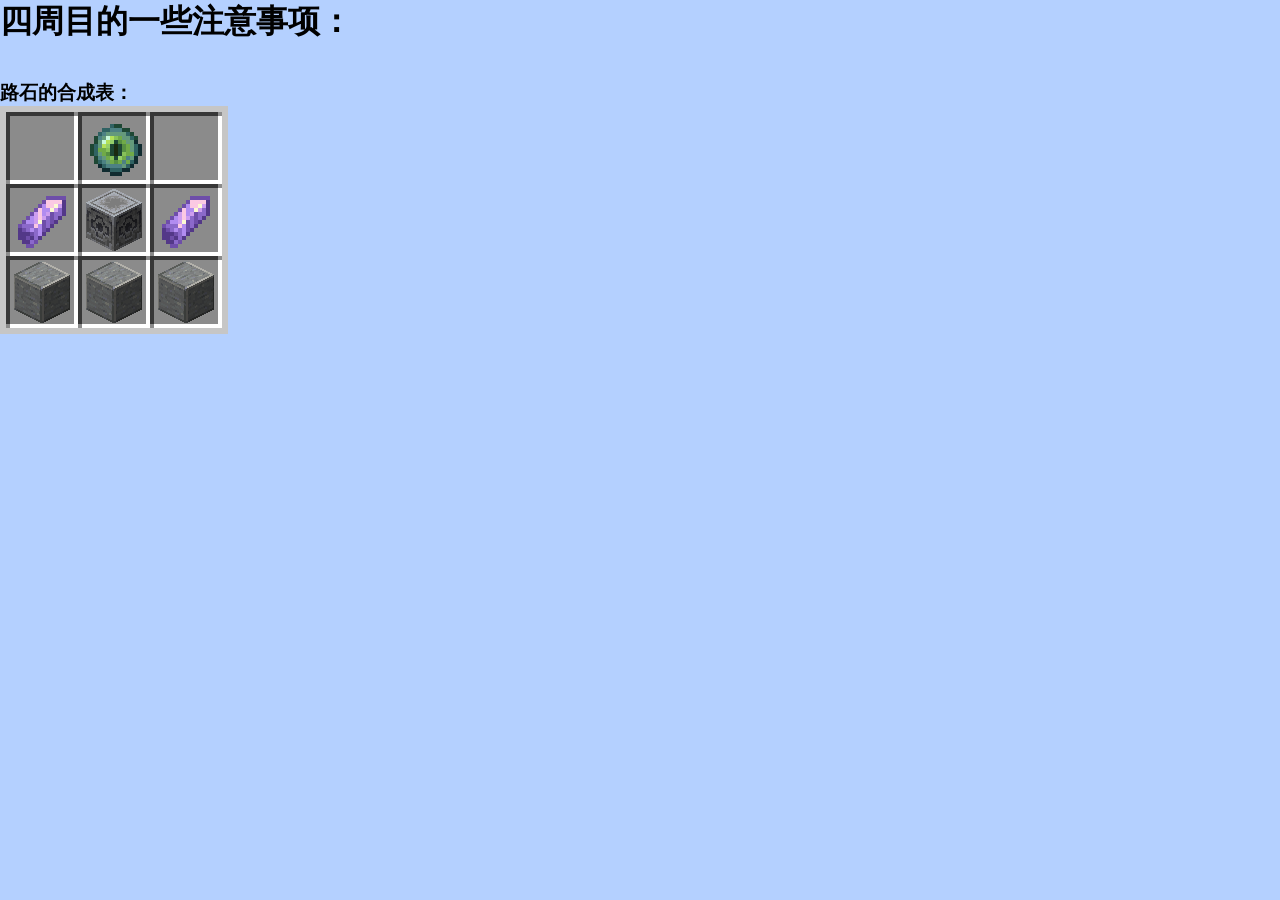
==== board.html @ 395809bd "feat: initialize the original website" ====
<!DOCTYPE html>
<html lang="en">
<head>
    <meta charset="UTF-8">
    <meta name="viewport" content="width=device-width, initial-scale=1.0">
    <title>Mohen's Server - 公益纯净生存服 丨 公告版</title>
    <meta name="description" content="这是一个纯净生存的和谐养老服，欢迎各位生存党玩家的入驻~">
    <meta name="keywords" content="我的世界服务器,Minecraft服务器,Minecraft">
    <link rel="stylesheet" type="text/css" href="static/css/nutscraft.css">
    <link rel="stylesheet" type="text/css" href="static/css/font.css">
    <link rel="stylesheet" type="text/css" href="static/css/viewer.min.css">
    <link rel="icon" href="static/image/minecraft.ico">
</head>

<body>
    <h1>四周目的一些注意事项：</h1>
    <br></br>
    <h3>路石的合成表：</h3>
    <img src="static/image/recipe_waystone.gif" />
</body>

</html>
---- static/css/nutscraft.css ----
* {
    margin: 0;
    padding: 0;
}

body {
    background-color: #b4d0ff;
}

a {
    color: black;
    transition: all 0.3s;
    text-decoration: none;
}

ul {
    list-style-type: none;
}

a:hover {
    color: rgb(0, 140, 255);
}

/* 渐出动画 */
/* 上方渐出 */
.OutTop {
    animation: OutTop 1s ease 0.3s 1 forwards;
    opacity: 0;
}

@keyframes OutTop {
    0% {
        opacity: 0;
        transform: translateY(-100px);
        -moz-transform: translateY(-100px);
        -ms-transform: translateY(-100px);
        -webkit-transform: translateY(-100px);
    }

    100% {
        opacity: 1;
        transform: translateY(0px);
        -moz-transform: translateY(0px);
        -ms-transform: translateY(0px);
        -webkit-transform: translateY(0px);
    }
}

/* 下方渐出 */
.OutBottom {
    opacity: 0;
    animation: OutBottom 1s ease 0.3s 1 forwards;
}

@keyframes OutBottom {
    0% {
        opacity: 0;
        transform: translateY(100px);
        -moz-transform: translateY(100px);
        -ms-transform: translateY(100px);
        -webkit-transform: translateY(100px);
    }

    100% {
        opacity: 1;
        transform: translateY(0px);
        -moz-transform: translateY(0px);
        -ms-transform: translateY(0px);
        -webkit-transform: translateY(0px);
    }
}

/* 左侧渐出 */
.OutLeft {
    animation: OutLeft 1s ease 0.3s 1 forwards;
    opacity: 0;
}

@keyframes OutLeft {
    0% {
        opacity: 0;
        transform: translateX(100px);
        -moz-transform: translateX(100px);
        -ms-transform: translateX(100px);
        -webkit-transform: translateX(100px);
    }

    100% {
        opacity: 1;
        transform: translateX(0px);
        -moz-transform: translateX(0px);
        -ms-transform: translateX(0px);
        -webkit-transform: translateX(0px);
    }
}

/* 右侧渐出 */
.OutRight {
    animation: OutRight 1s ease 0.3s 1 forwards;
    opacity: 0;
}

@keyframes OutRight {
    0% {
        opacity: 0;
        transform: translateX(-100px);
        -moz-transform: translateX(-100px);
        -ms-transform: translateX(-100px);
        -webkit-transform: translateX(-100px);
    }

    100% {
        opacity: 1;
        transform: translateX(0px);
        -moz-transform: translateX(0px);
        -ms-transform: translateX(0px);
        -webkit-transform: translateX(0px);
    }
}

/* 各区块 */

.Box1 {
    background: url(../image/bg1.png) no-repeat center center;
}

.Box2 {
    background: url(../image/bg2.png) no-repeat center center;
    margin-top: -400px;
}

.Box3 {
    background: url(../image/bg3.png) no-repeat center center;
    margin-top: -10px;
}

.Box4 {
    background: url(../image/bg4.png) no-repeat center center;
    margin-top: -10px;
}

.Box5 {
    background: url(../image/bg5.png) no-repeat center center;
}

.nutscraftBox {
    width: 100%;
    height: 1000px;
}

/* 首页标题 */

.Box1-title {
    background-image: linear-gradient(to left, rgba(255, 255, 255, .2), rgba(255, 255, 255, .2)), url(../image/oak_planks.png);
    width: 600px;
    height: auto;
    color: black;
    border-radius: 5px;
    text-align: center;
    text-shadow: 5px 5px 5px rgba(0, 0, 0, .5);
    box-shadow: 0 0 5px rgba(0, 0, 0, 0.8);
    position: absolute;
    top: 200px;
    left: 50%;
    margin-left: -300px;
    padding: 50px 0;
    animation: OutBottom 0.5s ease;
    transition: all 0.3s;
}

.Box1-title:hover {
    box-shadow: 0 0 20px rgba(0, 0, 0, 0.8);
    transform: scale(1.02);
}

.Box1-title1 {
    font-size: 3.5rem;
    margin: 0 0 20px;
    opacity: 0;
    animation: OutBottom 1s ease 0.5s 1 forwards;
}

.Box1-title2 {
    font-size: 1.8rem;
    opacity: 0;
    animation: OutBottom 1s ease 0.5s 1 forwards;
}

.Box1-title-Buttom {
    display: inline-block;
    width: 100px;
    height: 40px;
    border: 1px solid black;
    color: black;
    border-radius: 30px;
    text-align: center;
    line-height: 40px;
    margin: 40px auto 0;
    opacity: 0;
    animation: OutBottom 1s ease 1s 1 forwards;
}

.Box1-title-Buttom:hover {
    color: white;
    border: 1px solid white;
}

/* 锚点1 */
#anchor1 {
    position: relative;
    top: 260px;
}

/* 特色介绍 */
.Box2-nutscraft {
    width: 1050px;
    height: auto;
    margin: 0 auto;
    padding-top: 400px;
}

.Box2-nutscraft ul {
    display: inline-block;
}

.Box2-nutscraft ul li {
    display: block;
    float: left;
    width: 240px;
    height: 280px;
    background-color: rgba(255, 255, 255, 0.4);
    margin: 10px;
    padding: 60px 0 30px;
    border-radius: 10px;
    box-shadow: 0 0 5px rgba(0, 0, 0, .5);
    transition: all 0.3s;
    text-align: center;
}

.Box2-nutscraft ul li img {
    width: 80px;
    transition: all 0.3s;
}

.Box2-nutscraft ul li h2 {
    margin: 10px 0;
}

.Box2-nutscraft ul li p {
    text-align: left;
    width: 80%;
    margin: 0 auto;
}

.Box2-nutscraft ul li:hover {
    box-shadow: 0 0 20px rgba(0, 0, 0, .5);
    background-color: white;
}

.Box2-nutscraft ul li:hover img {
    transform: scale(1.1);
}

.Box2-More {
    display: block;
    width: 200px;
    height: 60px;
    background-color: rgba(255, 255, 255, 0.4);
    border-radius: 30px;
    color: black;
    text-align: center;
    line-height: 60px;
    margin: 30px auto 0;
    opacity: 0;
    animation: OutBottom 1s ease 0.5s 1 forwards;
}

.Box2-More:hover {
    color: black;
    box-shadow: 0 0 20px rgba(0, 0, 0, .5);
    background-color: white;
}

/* 锚点2 */
#anchor2 {
    position: relative;
    top: 200px;
}

/* 一些话 */
.Box3-talk {
    width: 800px;
    height: 400px;
    background-color: rgba(255, 255, 255, 0.4);
    border-radius: 20px;
    position: relative;
    top: 280px;
    left: 50%;
    margin-left: -400px;
    padding: 50px 0;
    box-shadow: 0 0 5px rgba(0, 0, 0, .5);
    transition: all 0.3s;
}

.Box3-talk-text {
    padding: 0 50px;
}

.Box3-talk h1 {
    border-bottom: 1px solid black;
    padding-bottom: 30px;
}

.Box3-talk h1::before {
    content: '';
    display: inline-block;
    width: 60px;
    height: 60px;
    background: url(../image/g.jpg) no-repeat;
    background-size: 100% 100%;
    border-radius: 50%;
    margin-right: 30px;
    vertical-align: middle;
    transition: all 0.3s;
}

.Box3-talk p {
    font-size: 1.2rem;
    margin: 20px 0;
}

.Box3-talk-text-end {
    text-align: center;
}

.Box3-talk:hover {
    box-shadow: 0 0 20px rgba(0, 0, 0, .5);
    background-color: white;
}

.Box3-More {
    display: block;
    width: 200px;
    height: 60px;
    background-color: rgba(255, 255, 255, 0.4);
    border-radius: 30px;
    color: black;
    text-align: center;
    line-height: 60px;
    position: relative;
    top: 310px;
    left: 50%;
    margin-left: -100px;
    opacity: 0;
    animation: OutBottom 1s ease 0.5s 1 forwards;
}

.Box3-More:hover {
    color: black;
    box-shadow: 0 0 20px rgba(0, 0, 0, .5);
    background-color: white;
}

/* 锚点3 */
#anchor3 {
    position: relative;
    top: 230px;
}

/* 风景展示 */
.Box4-Title {
    display: block;
    position: relative;
    top: 290px;
    text-align: center;
    color: black;
    font-size: 2rem;
    background-color: rgba(255, 255, 255, 0.6);
    padding: 20px;
    text-shadow: 0 0 10px rgba(0, 0, 0, 0.6);
}

.Box4 ul {
    width: 940px;
    position: relative;
    top: 240px;
    left: 50%;
    margin-left: -470px;
    margin-top: 80px;
}

.Box4 ul li {
    display: inline-block;
}

.Box4 ul li img {
    width: 260px;
    border: 5px solid white;
    margin: 20px;
    box-shadow: 0 0 5px rgba(0, 0, 0, 0.8);
    transition: all 0.3s;
    cursor: pointer;
}

.Box4 ul li img:hover {
    box-shadow: 0 0 20px rgba(0, 0, 0, 0.8);
    transform: scale(1.02);
}

.Box4-More {
    display: block;
    width: 200px;
    height: 60px;
    background-color: rgba(255, 255, 255, 0.4);
    border-radius: 30px;
    color: black;
    text-align: center;
    line-height: 60px;
    position: relative;
    top: 260px;
    left: 50%;
    margin-left: -100px;
    opacity: 0;
    animation: OutBottom 1s ease 0.5s 1 forwards;
}

.Box4-More:hover {
    color: black;
    box-shadow: 0 0 20px rgba(0, 0, 0, .5);
    background-color: white;
}

/* 锚点4 */
#anchor4 {
    position: relative;
    top: 100px;
}

/* 加入我们 */
.Box5-Join {
    width: 600px;
    height: auto;
    background: url(../image/map_background_checkerboard.png);
    background-size: 100% 100%;
    position: relative;
    top: 300px;
    left: 50%;
    margin-left: -300px;
    padding: 50px 0;
}

.Box5-Join-talk {
    margin-left: 70px;
}

.Box5-Join-talk a {
    text-decoration: underline;
}

.Box5-Join-talk h1, .Box5-Join-talk p {
    margin-bottom: 20px;
}

.Box5-Join-talk h1::before {
    content: '';
    display: inline-block;
    width: 40px;
    height: 40px;
    background-image: url(../image/bread.png);
    background-size: 100% 100%;
    vertical-align: middle;
    margin-right: 10px;
}

/* 页脚 */
.footer {
    position: relative;
    top: 100%;
    margin-top: -410px;
    width: 100%;
    height: 100px;
    background: url(../image/demo_background.png) no-repeat;
    background-size: 100% 100%;
    text-align: center;
    padding-top: 50px;
}

@media screen and (max-width: 1070px) {
    .Box1-title {
        width: 400px;
        margin-left: -200px;
        top: 150px;
    }

    .Box2-nutscraft {
        width: 500px;
        padding-top: 300px;
    }

    .Box2-nutscraft ul li {
        width: 230px;
        height: 200px;
        padding: 20px 0 30px;
    }

    .Box2-nutscraft ul li img {
        width: 40px;
    }

    .Box2-More {
        width: 150px;
    }

    .Box3-talk {
        width: 400px;
        top: 220px;
        height: auto;
        margin-left: -200px;
        padding-top: 10px 0 0;
    }

    .Box3-talk h1 {
        margin: 0;
        padding: 10px;
        font-size: 1.5rem;
    }

    .Box3-talk h1::before {
        margin-right: 10px;
    }

    .Box3-talk p {
        font-size: 1rem;
        margin: 20px 0;
    }

    .Box3-talk-text-end {
        font-size: 1rem;
    }

    .Box3-More {
        width: 150px;
        top: 240px;
        margin-left: -75px;
    }

    .Box4-Title {
        top: 230px;
    }

    .Box4 ul {
        width: 500px;
        top: 170px;
        margin-left: -250px;
    }

    .Box4 ul li img {
        width: 190px;
    }

    .Box4-More {
        top: 170px;
        width: 150px;
        margin-left: -75px;
    }

    .Box5-Join {
        width: 400px;
        margin-left: -200px;
    }
}

@media screen and (max-width: 512px) {
    .Box1-title {
        width: 300px;
        margin-left: -150px;
    }

    .Box1-title1 {
        font-size: 2.5rem;
    }

    .Box1-title2 {
        font-size: 1.5rem;
    }

    .Box2-nutscraft {
        width: 80%;
        padding-top: 300px;
    }

    .Box2-nutscraft ul li {
        width: 100%;
        height: auto;
        padding: 10px 0;
        margin: 5px;
    }

    .Box2-nutscraft ul li h2 {
        margin: 0;
        font-size: 1rem;
    }

    .Box2-nutscraft ul li img {
        width: 30px;
    }

    .Box2-More {
        width: 100px;
        margin: 0 auto;
    }

    .Box3-talk {
        width: 300px;
        top: 220px;
        height: auto;
        margin-left: -150px;
        padding-top: 20px;
    }

    .Box3-talk-text {
        padding: 0 10px;
    }

    .Box3-talk h1 {
        margin: 0;
        padding: 10px;
        font-size: 1rem;
    }

    .Box3-talk h1::before {
        margin-right: 10px;
    }

    .Box3-talk p {
        font-size: 1rem;
        margin: 20px 0;
    }

    .Box3-talk-text-end {
        font-size: 1rem;
    }

    .Box3-More {
        width: 100px;
        top: 240px;
        margin-left: -50px;
    }

    .Box4-Title {
        top: 230px;
        font-size: 1.5rem;
        padding: 10px;
    }

    .Box4 ul {
        width: 300px;
        top: 200px;
        margin-left: -150px;
    }

    .Box4 ul li img {
        width: 130px;
        border: 2px solid white;
        margin: 5px;
    }

    .Box4-More {
        top: 240px;
        width: 150px;
        margin-left: -75px;
    }

    .Box5-Join {
        width: 300px;
        margin-left: -150px;
        padding: 70px 0;
    }

    .Box5-Join-talk {
        margin-left: 30px;
    }
}
---- static/css/font.css ----
.Box1-title1 {
    font-family: 'Volter (Goldfish)';
}

@font-face {
    font-family: 'Volter (Goldfish)';
    src: url([data-uri]) format('woff2'),
        url([data-uri]) format('woff');
    font-weight: normal;
    font-style: normal;
    font-display: swap;
}
---- static/css/viewer.min.css ----
/*!
 * Viewer v1.1.0
 * https://fengyuanchen.github.io/viewer
 *
 * Copyright 2015-present Chen Fengyuan
 * Released under the MIT license
 *
 * Date: 2019-12-14T11:48:37.240Z
 */.viewer-close:before,.viewer-flip-horizontal:before,.viewer-flip-vertical:before,.viewer-fullscreen-exit:before,.viewer-fullscreen:before,.viewer-next:before,.viewer-one-to-one:before,.viewer-play:before,.viewer-prev:before,.viewer-reset:before,.viewer-rotate-left:before,.viewer-rotate-right:before,.viewer-zoom-in:before,.viewer-zoom-out:before{background-image:url("[data-uri]");background-repeat:no-repeat;background-size:280px;color:transparent;display:block;font-size:0;height:20px;line-height:0;width:20px}.viewer-zoom-in:before{background-position:0 0;content:"Zoom In"}.viewer-zoom-out:before{background-position:-20px 0;content:"Zoom Out"}.viewer-one-to-one:before{background-position:-40px 0;content:"One to One"}.viewer-reset:before{background-position:-60px 0;content:"Reset"}.viewer-prev:before{background-position:-80px 0;content:"Previous"}.viewer-play:before{background-position:-100px 0;content:"Play"}.viewer-next:before{background-position:-120px 0;content:"Next"}.viewer-rotate-left:before{background-position:-140px 0;content:"Rotate Left"}.viewer-rotate-right:before{background-position:-160px 0;content:"Rotate Right"}.viewer-flip-horizontal:before{background-position:-180px 0;content:"Flip Horizontal"}.viewer-flip-vertical:before{background-position:-200px 0;content:"Flip Vertical"}.viewer-fullscreen:before{background-position:-220px 0;content:"Enter Full Screen"}.viewer-fullscreen-exit:before{background-position:-240px 0;content:"Exit Full Screen"}.viewer-close:before{background-position:-260px 0;content:"Close"}.viewer-container{bottom:0;direction:ltr;font-size:0;left:0;line-height:0;overflow:hidden;position:absolute;right:0;-webkit-tap-highlight-color:transparent;top:0;-ms-touch-action:none;touch-action:none;-webkit-touch-callout:none;-webkit-user-select:none;-moz-user-select:none;-ms-user-select:none;user-select:none}.viewer-container::-moz-selection,.viewer-container ::-moz-selection{background-color:transparent}.viewer-container::selection,.viewer-container ::selection{background-color:transparent}.viewer-container img{display:block;height:auto;max-height:none!important;max-width:none!important;min-height:0!important;min-width:0!important;width:100%}.viewer-canvas{bottom:0;left:0;overflow:hidden;position:absolute;right:0;top:0}.viewer-canvas>img{height:auto;margin:15px auto;max-width:90%!important;width:auto}.viewer-footer{bottom:0;left:0;overflow:hidden;position:absolute;right:0;text-align:center}.viewer-navbar{background-color:rgba(0,0,0,.5);overflow:hidden}.viewer-list{-webkit-box-sizing:content-box;box-sizing:content-box;height:50px;margin:0;overflow:hidden;padding:1px 0}.viewer-list>li{color:transparent;cursor:pointer;float:left;font-size:0;height:50px;line-height:0;opacity:.5;overflow:hidden;-webkit-transition:opacity .15s;transition:opacity .15s;width:30px}.viewer-list>li:hover{opacity:.75}.viewer-list>li+li{margin-left:1px}.viewer-list>.viewer-loading{position:relative}.viewer-list>.viewer-loading:after{border-width:2px;height:20px;margin-left:-10px;margin-top:-10px;width:20px}.viewer-list>.viewer-active,.viewer-list>.viewer-active:hover{opacity:1}.viewer-player{background-color:#000;bottom:0;cursor:none;display:none;right:0}.viewer-player,.viewer-player>img{left:0;position:absolute;top:0}.viewer-toolbar>ul{display:inline-block;margin:0 auto 5px;overflow:hidden;padding:3px 0}.viewer-toolbar>ul>li{background-color:rgba(0,0,0,.5);border-radius:50%;cursor:pointer;float:left;height:24px;overflow:hidden;-webkit-transition:background-color .15s;transition:background-color .15s;width:24px}.viewer-toolbar>ul>li:hover{background-color:rgba(0,0,0,.8)}.viewer-toolbar>ul>li:before{margin:2px}.viewer-toolbar>ul>li+li{margin-left:1px}.viewer-toolbar>ul>.viewer-small{height:18px;margin-bottom:3px;margin-top:3px;width:18px}.viewer-toolbar>ul>.viewer-small:before{margin:-1px}.viewer-toolbar>ul>.viewer-large{height:30px;margin-bottom:-3px;margin-top:-3px;width:30px}.viewer-toolbar>ul>.viewer-large:before{margin:5px}.viewer-tooltip{background-color:rgba(0,0,0,.8);border-radius:10px;color:#fff;display:none;font-size:12px;height:20px;left:50%;line-height:20px;margin-left:-25px;margin-top:-10px;position:absolute;text-align:center;top:50%;width:50px}.viewer-title{color:#ccc;display:inline-block;font-size:12px;line-height:1;margin:0 5% 5px;max-width:90%;opacity:.8;overflow:hidden;text-overflow:ellipsis;-webkit-transition:opacity .15s;transition:opacity .15s;white-space:nowrap}.viewer-title:hover{opacity:1}.viewer-button{background-color:rgba(0,0,0,.5);border-radius:50%;cursor:pointer;height:80px;overflow:hidden;position:absolute;right:-40px;top:-40px;-webkit-transition:background-color .15s;transition:background-color .15s;width:80px}.viewer-button:focus,.viewer-button:hover{background-color:rgba(0,0,0,.8)}.viewer-button:before{bottom:15px;left:15px;position:absolute}.viewer-fixed{position:fixed}.viewer-open{overflow:hidden}.viewer-show{display:block}.viewer-hide{display:none}.viewer-backdrop{background-color:rgba(0,0,0,.5)}.viewer-invisible{visibility:hidden}.viewer-move{cursor:move;cursor:-webkit-grab;cursor:grab}.viewer-fade{opacity:0}.viewer-in{opacity:1}.viewer-transition{-webkit-transition:all .3s;transition:all .3s}@-webkit-keyframes viewer-spinner{0%{-webkit-transform:rotate(0deg);transform:rotate(0deg)}to{-webkit-transform:rotate(1turn);transform:rotate(1turn)}}@keyframes viewer-spinner{0%{-webkit-transform:rotate(0deg);transform:rotate(0deg)}to{-webkit-transform:rotate(1turn);transform:rotate(1turn)}}.viewer-loading:after{-webkit-animation:viewer-spinner 1s linear infinite;animation:viewer-spinner 1s linear infinite;border:4px solid hsla(0,0%,100%,.1);border-left-color:hsla(0,0%,100%,.5);border-radius:50%;content:"";display:inline-block;height:40px;left:50%;margin-left:-20px;margin-top:-20px;position:absolute;top:50%;width:40px;z-index:1}@media (max-width:767px){.viewer-hide-xs-down{display:none}}@media (max-width:991px){.viewer-hide-sm-down{display:none}}@media (max-width:1199px){.viewer-hide-md-down{display:none}}
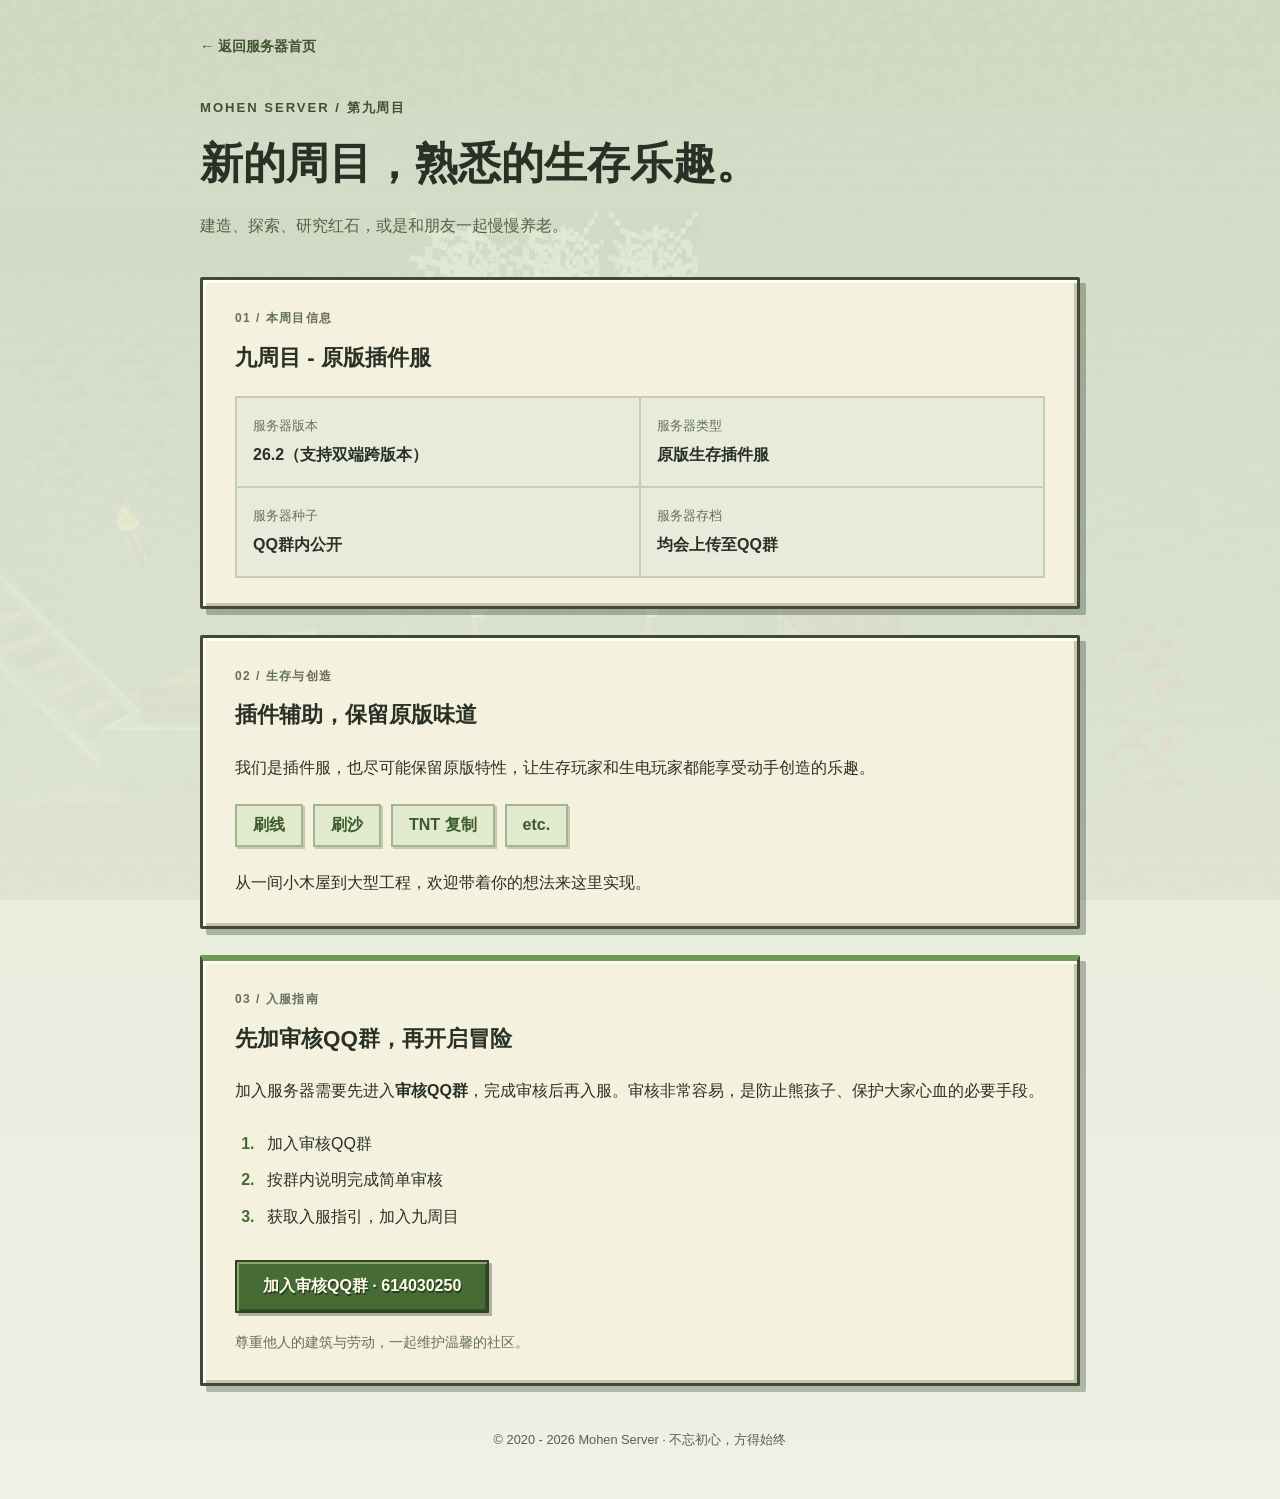
==== commit 25d7022b: "chore: change website style and content" ====
--- a/board.html
+++ b/board.html
@@ -1,22 +1,48 @@
 <!DOCTYPE html>
-<html lang="en">
+<html lang="zh-CN">
 <head>
     <meta charset="UTF-8">
     <meta name="viewport" content="width=device-width, initial-scale=1.0">
-    <title>Mohen's Server - 公益纯净生存服 丨 公告版</title>
-    <meta name="description" content="这是一个纯净生存的和谐养老服，欢迎各位生存党玩家的入驻~">
-    <meta name="keywords" content="我的世界服务器,Minecraft服务器,Minecraft">
-    <link rel="stylesheet" type="text/css" href="static/css/nutscraft.css">
-    <link rel="stylesheet" type="text/css" href="static/css/font.css">
-    <link rel="stylesheet" type="text/css" href="static/css/viewer.min.css">
+    <title>九周目公告板 - Mohen Server</title>
+    <meta name="description" content="Mohen Server 九周目入服指南：26.2 公益生存插件服，Java 跨版本与基岩版支持，原版特性与QQ群审核说明。">
+    <link rel="stylesheet" href="static/css/nutscraft.css">
     <link rel="icon" href="static/image/minecraft.ico">
 </head>
-
-<body>
-    <h1>四周目的一些注意事项：</h1>
-    <br></br>
-    <h3>路石的合成表：</h3>
-    <img src="static/image/recipe_waystone.gif" />
+<body class="board-page">
+    <main class="board-shell">
+        <a class="back-link" href="index.html">← 返回服务器首页</a>
+        <header class="board-header">
+            <p class="season-label">MOHEN SERVER / 第九周目</p>
+            <h1>新的周目，熟悉的生存乐趣。</h1>
+            <p>建造、探索、研究红石，或是和朋友一起慢慢养老。</p>
+        </header>
+        <section class="notice-panel" aria-labelledby="season-title">
+            <p class="panel-label">01 / 本周目信息</p>
+            <h2 id="season-title">九周目 - 原版插件服</h2>
+            <dl class="server-facts">
+                <div><dt>服务器版本</dt><dd>26.2（支持双端跨版本）</dd></div>
+                <div><dt>服务器类型</dt><dd>原版生存插件服</dd></div>
+                <div><dt>服务器种子</dt><dd>QQ群内公开</dd></div>
+                <div><dt>服务器存档</dt><dd>均会上传至QQ群</dd></div>
+            </dl>
+        </section>
+        <section class="notice-panel" aria-labelledby="vanilla-title">
+            <p class="panel-label">02 / 生存与创造</p>
+            <h2 id="vanilla-title">插件辅助，保留原版味道</h2>
+            <p>我们是插件服，也尽可能保留原版特性，让生存玩家和生电玩家都能享受动手创造的乐趣。</p>
+            <ul class="mechanic-list" aria-label="保留的原版特性"><li>刷线</li><li>刷沙</li><li>TNT 复制</li><li>etc.</li></ul>
+            <p>从一间小木屋到大型工程，欢迎带着你的想法来这里实现。</p>
+        </section>
+        <section class="notice-panel join-notice" aria-labelledby="join-title">
+            <p class="panel-label">03 / 入服指南</p>
+            <h2 id="join-title">先加审核QQ群，再开启冒险</h2>
+            <p>加入服务器需要先进入<strong>审核QQ群</strong>，完成审核后再入服。审核非常容易，是防止熊孩子、保护大家心血的必要手段。</p>
+            <ol class="join-steps"><li>加入审核QQ群</li><li>按群内说明完成简单审核</li><li>获取入服指引，加入九周目</li></ol>
+            <a class="mc-button" href="http://qm.qq.com/cgi-bin/qm/qr?_wv=1027&amp;k=hymYZAgKBO_7uZ2L2MkFiI3BqO0ZuXzG&amp;authKey=CX0Dk2KFvN05z2jvI72c745gF0sfwtQYBuTSiNJTnuBKKiM%2BO7C9MfTG4AHOny6R&amp;noverify=0&amp;group_code=614030250">加入审核QQ群 · 614030250</a>
+            <p class="notice-note">尊重他人的建筑与劳动，一起维护温馨的社区。</p>
+        </section>
+        <footer class="board-footer">&copy; 2020 - <span data-current-year></span> Mohen Server · 不忘初心，方得始终</footer>
+    </main>
+    <script src="static/js/time.js"></script>
 </body>
-
-</html>+</html>
--- a/static/css/nutscraft.css
+++ b/static/css/nutscraft.css
@@ -1,683 +1,160 @@
-* {
-    margin: 0;
-    padding: 0;
+/* 方块边框、木牌与物品栏：沿用原有 Minecraft 素材。 */
+:root {
+    --ink: #293126;
+    --muted: #64705d;
+    --paper: #f4f1df;
+    --edge: #404a35;
+    --green: #476b34;
+    --shadow: 6px 6px 0 rgba(31, 43, 27, .3);
 }
-
-body {
-    background-color: #b4d0ff;
+* { box-sizing: border-box; margin: 0; padding: 0; }
+html { scroll-behavior: smooth; }
+body { background: #b4d0ff; color: var(--ink); font-family: "Microsoft YaHei", "PingFang SC", sans-serif; line-height: 1.8; }
+a { color: inherit; text-decoration: none; }
+ul { list-style: none; }
+a, button { -webkit-tap-highlight-color: transparent; }
+a:focus-visible { outline: 3px solid #d89424; outline-offset: 6px; }
+.nutscraftBox { position: relative; width: 100%; padding: 100px 24px; background-position: center; background-repeat: no-repeat; background-size: cover; }
+.Box1 { min-height: 760px; min-height: 90svh; display: grid; place-items: center; background-image: url(../image/bg1.png); }
+.Box2 { background-image: url(../image/bg2.png); }
+.Box3 { background-image: url(../image/bg3.png); }
+.Box4 { background-image: url(../image/bg4.png); }
+.Box5 { background-image: url(../image/bg5.png); padding-bottom: 0; }
+[id^="anchor"] { position: absolute; top: 0; scroll-margin-top: 24px; }
+.Box1-title, .Box3-talk, .Box5-Join, .notice-panel {
+    border: 3px solid var(--edge);
+    border-radius: 2px;
+    background: var(--paper);
+    box-shadow: inset 3px 3px 0 #fffdf1, inset -3px -3px 0 #c5c5ae, var(--shadow);
 }
-
-a {
-    color: black;
-    transition: all 0.3s;
-    text-decoration: none;
+.Box1-title { width: min(100%, 680px); padding: 48px 28px; text-align: center; background: linear-gradient(#f9e8ba99, #f9e8ba99), url(../image/oak_planks.png); }
+.Box1-title1 { font-size: clamp(2rem, 5vw, 3.5rem); line-height: 1.3; text-shadow: 3px 3px 0 #fff3c766; }
+.season-label { display: inline-block; margin: 20px 0 12px; color: #3e532d; font-size: .82rem; font-weight: 700; letter-spacing: .15em; }
+.Box1-title2 { font-size: clamp(1.1rem, 3vw, 1.6rem); }
+.Box1-title-Buttom, .Box2-More, .Box3-More, .Box4-More, .mc-button, .Box5-Join-talk a {
+    display: table;
+    padding: 10px 26px;
+    margin: 32px auto 0;
+    border: 2px solid #2f4126;
+    border-radius: 1px;
+    background: var(--green);
+    color: #fffbea;
+    font-weight: 700;
+    text-align: center;
+    text-shadow: 1px 2px 0 #273e22;
+    box-shadow: inset 2px 2px 0 #8aa66a, inset -2px -2px 0 #304e23, 3px 3px 0 #26351e55;
+    transition: background .18s, box-shadow .18s;
 }
-
-ul {
-    list-style-type: none;
+.Box1-title-Buttom:hover, .Box2-More:hover, .Box3-More:hover, .Box4-More:hover, .mc-button:hover, .Box5-Join-talk a:hover {
+    background: #557f3d;
+    box-shadow: inset 2px 2px 0 #b4cc8f, inset -2px -2px 0 #304e23, 4px 4px 0 #26351e55;
 }
-
-a:hover {
-    color: rgb(0, 140, 255);
+.Box2-nutscraft { max-width: 1120px; margin: auto; }
+.Box2-nutscraft ul { display: grid; grid-template-columns: repeat(4, minmax(0, 1fr)); gap: 24px; }
+.Box2-nutscraft ul li {
+    position: relative;
+    padding: 30px 22px 26px;
+    background: var(--paper);
+    border: 3px solid var(--edge);
+    border-top: 7px solid #729654;
+    border-radius: 2px;
+    box-shadow: inset 3px 0 0 #fffdf1, inset -3px -3px 0 #c5c5ae, var(--shadow);
+    text-align: center;
+    transition: background .2s, box-shadow .2s;
 }
-
-/* 渐出动画 */
-/* 上方渐出 */
-.OutTop {
-    animation: OutTop 1s ease 0.3s 1 forwards;
-    opacity: 0;
+.Box2-nutscraft ul li:hover { background: #fffbed; box-shadow: inset 3px 0 0 #fffdf1, inset -3px -3px 0 #c5c5ae, 6px 8px 0 #26351e66; }
+.feature-icon {
+    display: grid;
+    place-items: center;
+    width: 96px;
+    height: 96px;
+    margin: 0 auto 20px;
+    border: 3px solid #727866;
+    background: #d5d9c9;
+    box-shadow: inset 3px 3px 0 #929a83, inset -3px -3px 0 #ffffee;
 }
-
-@keyframes OutTop {
-    0% {
-        opacity: 0;
-        transform: translateY(-100px);
-        -moz-transform: translateY(-100px);
-        -ms-transform: translateY(-100px);
-        -webkit-transform: translateY(-100px);
-    }
-
-    100% {
-        opacity: 1;
-        transform: translateY(0px);
-        -moz-transform: translateY(0px);
-        -ms-transform: translateY(0px);
-        -webkit-transform: translateY(0px);
-    }
+.feature-icon img { display: block; width: 64px; height: 64px; object-fit: contain; image-rendering: pixelated; transition: transform .2s; }
+.Box2-nutscraft li:hover img { transform: translateY(-4px); }
+.Box2-nutscraft h2 { font-size: 1.2rem; margin-bottom: 12px; }
+.Box2-nutscraft li p { font-size: .95rem; text-align: left; color: #515a49; }
+.Box3-talk { max-width: 820px; margin: auto; padding: 36px 40px; }
+.Box3-talk h1 { font-size: clamp(1.2rem, 3vw, 1.7rem); padding-bottom: 22px; border-bottom: 2px dashed #a6ad91; }
+.Box3-talk h1::before { content: ''; display: inline-block; width: 52px; height: 52px; margin-right: 16px; vertical-align: middle; background: url(../image/g.jpg) center / cover; border: 3px solid #606d50; box-shadow: 3px 3px 0 #c6ccb8; image-rendering: pixelated; }
+.Box3-talk p { margin: 20px 0; overflow-wrap: anywhere; }
+.Box3-talk-text-end { margin-top: 28px; text-align: right; font-size: 1.1rem; color: var(--green); }
+.Box4-Title { width: fit-content; margin: 0 auto 36px; padding: 8px 32px; background: var(--paper); border: 3px solid var(--edge); box-shadow: var(--shadow); font-size: 1.8rem; font-weight: 700; }
+.Box4 ul { max-width: 1080px; margin: auto; display: grid; grid-template-columns: repeat(3, minmax(0, 1fr)); gap: 24px; }
+.Box4 li { min-width: 0; padding: 8px; background: #e1d5b1; border: 3px solid #554c35; box-shadow: inset 2px 2px 0 #fff2cb, inset -2px -2px 0 #a69871, var(--shadow); }
+.Box4 li img { display: block; width: 100%; aspect-ratio: 16 / 10; object-fit: cover; border: 2px solid #6f735d; cursor: zoom-in; transition: filter .2s; }
+.Box4 li img:hover { filter: brightness(1.1); }
+.Box5-Join { max-width: 680px; margin: 0 auto 100px; padding: 38px 40px; background: linear-gradient(#f4f1dfeF, #f4f1dfeF), url(../image/map_background_checkerboard.png) center / cover; }
+.Box5-Join-talk h1 { margin-bottom: 18px; font-size: 1.8rem; }
+.Box5-Join-talk h1::before { content: ''; display: inline-block; width: 36px; height: 36px; margin-right: 14px; vertical-align: middle; background: url(../image/bread.png) center / contain no-repeat; image-rendering: pixelated; }
+.Box5-Join-talk p { margin-bottom: 16px; }
+.Box5-Join-talk ul { display: flex; flex-wrap: wrap; gap: 12px; margin-top: 24px; }
+.Box5-Join-talk a { margin: 0; padding: 8px 16px; }
+.footer { margin: 0 -24px; padding: 28px 20px; background: #2b3327; color: #ecebdc; border-top: 4px solid #7b9360; text-align: center; font-size: .9rem; }
+.footer a:hover, .back-link:hover { text-decoration: underline; text-underline-offset: 5px; }
+/* 公告板 */
+.board-page { min-height: 100vh; background: linear-gradient(#dce6ceeb, #eef0e5f5), url(../image/bg3.png) center / cover fixed; }
+.board-shell { width: min(100% - 40px, 880px); margin: auto; padding: 32px 0; }
+.back-link { color: #405630; font-size: .9rem; font-weight: 700; }
+.board-header { padding: 32px 0 36px; }
+.board-header .season-label { margin-top: 0; }
+.board-header h1 { font-size: clamp(1.8rem, 5vw, 2.7rem); line-height: 1.5; margin-bottom: 16px; }
+.board-header > p:last-child { color: #526247; }
+.notice-panel { padding: 28px 32px; margin-bottom: 26px; }
+.panel-label { font-size: .75rem; color: var(--muted); letter-spacing: .12em; font-weight: 700; margin-bottom: 8px; }
+.notice-panel h2 { font-size: 1.4rem; margin-bottom: 18px; }
+.notice-panel p + p { margin-top: 16px; }
+.server-facts { display: grid; grid-template-columns: 1fr 1fr; gap: 2px; background: #c5ccb7; border: 2px solid #c5ccb7; }
+.server-facts div { padding: 16px; background: #e8ebdb; }
+.server-facts dt { color: var(--muted); font-size: .8rem; }
+.server-facts dd { font-weight: 700; margin-top: 4px; }
+.notice-panel .notice-note { margin-top: 18px; color: #64705d; font-size: .85rem; }
+.mechanic-list { display: flex; flex-wrap: wrap; gap: 10px; margin: 22px 0; }
+.mechanic-list li { padding: 5px 16px; background: #e1e9cf; border: 2px solid #a6b48e; color: #3c5b2b; font-weight: 700; box-shadow: 2px 2px 0 #c1cbad; }
+.join-notice { border-top: 6px solid #729654; }
+.join-steps { padding-left: 24px; margin: 20px 0; }
+.join-steps li { padding: 4px 0 4px 8px; }
+.join-steps li::marker { color: var(--green); font-weight: 700; }
+.join-notice .mc-button { margin: 24px 0 0; }
+.board-footer { padding: 16px 0; text-align: center; font-size: .8rem; color: #526247; }
+@keyframes appear { from { opacity: 0; translate: 0 16px; } to { opacity: 1; translate: 0 0; } }
+.OutTop, .OutBottom, .OutLeft, .OutRight { animation: appear .65s ease both; }
+@media (max-width: 900px) {
+    .nutscraftBox { padding-top: 72px; padding-bottom: 72px; }
+    .Box1 { min-height: 680px; min-height: 85svh; }
+    .Box2-nutscraft ul { grid-template-columns: repeat(2, minmax(0, 1fr)); }
+    .Box4 ul { grid-template-columns: repeat(2, minmax(0, 1fr)); gap: 18px; }
+    .Box5 { padding-bottom: 0; }
+    .Box5-Join { margin-bottom: 72px; }
 }
-
-/* 下方渐出 */
-.OutBottom {
-    opacity: 0;
-    animation: OutBottom 1s ease 0.3s 1 forwards;
+@media (max-width: 520px) {
+    .nutscraftBox { padding-left: 20px; padding-right: 20px; }
+    .Box1-title { padding: 32px 16px; }
+    .Box2-nutscraft ul { gap: 14px; }
+    .Box2-nutscraft ul li { padding: 20px 12px; }
+    .feature-icon { width: 76px; height: 76px; margin-bottom: 16px; }
+    .feature-icon img { width: 48px; height: 48px; }
+    .Box2-nutscraft h2 { font-size: 1.1rem; }
+    .Box2-nutscraft li p { font-size: .85rem; }
+    .Box3-talk, .Box5-Join { padding: 28px 22px; }
+    .Box3-talk h1::before { width: 40px; height: 40px; margin-right: 10px; }
+    .Box4 ul { gap: 12px; }
+    .Box4 li { padding: 4px; }
+    .Box5-Join-talk ul { flex-direction: column; }
+    .Box5-Join-talk a { display: block; }
+    .footer { margin-left: -20px; margin-right: -20px; }
+    .notice-panel { padding: 24px 20px; }
+    .server-facts { grid-template-columns: 1fr; }
+    .board-shell { width: calc(100% - 32px); }
 }
-
-@keyframes OutBottom {
-    0% {
-        opacity: 0;
-        transform: translateY(100px);
-        -moz-transform: translateY(100px);
-        -ms-transform: translateY(100px);
-        -webkit-transform: translateY(100px);
-    }
-
-    100% {
-        opacity: 1;
-        transform: translateY(0px);
-        -moz-transform: translateY(0px);
-        -ms-transform: translateY(0px);
-        -webkit-transform: translateY(0px);
-    }
+@media (max-width: 340px) {
+    .Box2-nutscraft ul { grid-template-columns: 1fr; }
+    .Box4 ul { grid-template-columns: 1fr; }
 }
-
-/* 左侧渐出 */
-.OutLeft {
-    animation: OutLeft 1s ease 0.3s 1 forwards;
-    opacity: 0;
+@media (prefers-reduced-motion: reduce) {
+    html { scroll-behavior: auto; }
+    *, *::before, *::after { animation: none !important; transition: none !important; }
 }
-
-@keyframes OutLeft {
-    0% {
-        opacity: 0;
-        transform: translateX(100px);
-        -moz-transform: translateX(100px);
-        -ms-transform: translateX(100px);
-        -webkit-transform: translateX(100px);
-    }
-
-    100% {
-        opacity: 1;
-        transform: translateX(0px);
-        -moz-transform: translateX(0px);
-        -ms-transform: translateX(0px);
-        -webkit-transform: translateX(0px);
-    }
-}
-
-/* 右侧渐出 */
-.OutRight {
-    animation: OutRight 1s ease 0.3s 1 forwards;
-    opacity: 0;
-}
-
-@keyframes OutRight {
-    0% {
-        opacity: 0;
-        transform: translateX(-100px);
-        -moz-transform: translateX(-100px);
-        -ms-transform: translateX(-100px);
-        -webkit-transform: translateX(-100px);
-    }
-
-    100% {
-        opacity: 1;
-        transform: translateX(0px);
-        -moz-transform: translateX(0px);
-        -ms-transform: translateX(0px);
-        -webkit-transform: translateX(0px);
-    }
-}
-
-/* 各区块 */
-
-.Box1 {
-    background: url(../image/bg1.png) no-repeat center center;
-}
-
-.Box2 {
-    background: url(../image/bg2.png) no-repeat center center;
-    margin-top: -400px;
-}
-
-.Box3 {
-    background: url(../image/bg3.png) no-repeat center center;
-    margin-top: -10px;
-}
-
-.Box4 {
-    background: url(../image/bg4.png) no-repeat center center;
-    margin-top: -10px;
-}
-
-.Box5 {
-    background: url(../image/bg5.png) no-repeat center center;
-}
-
-.nutscraftBox {
-    width: 100%;
-    height: 1000px;
-}
-
-/* 首页标题 */
-
-.Box1-title {
-    background-image: linear-gradient(to left, rgba(255, 255, 255, .2), rgba(255, 255, 255, .2)), url(../image/oak_planks.png);
-    width: 600px;
-    height: auto;
-    color: black;
-    border-radius: 5px;
-    text-align: center;
-    text-shadow: 5px 5px 5px rgba(0, 0, 0, .5);
-    box-shadow: 0 0 5px rgba(0, 0, 0, 0.8);
-    position: absolute;
-    top: 200px;
-    left: 50%;
-    margin-left: -300px;
-    padding: 50px 0;
-    animation: OutBottom 0.5s ease;
-    transition: all 0.3s;
-}
-
-.Box1-title:hover {
-    box-shadow: 0 0 20px rgba(0, 0, 0, 0.8);
-    transform: scale(1.02);
-}
-
-.Box1-title1 {
-    font-size: 3.5rem;
-    margin: 0 0 20px;
-    opacity: 0;
-    animation: OutBottom 1s ease 0.5s 1 forwards;
-}
-
-.Box1-title2 {
-    font-size: 1.8rem;
-    opacity: 0;
-    animation: OutBottom 1s ease 0.5s 1 forwards;
-}
-
-.Box1-title-Buttom {
-    display: inline-block;
-    width: 100px;
-    height: 40px;
-    border: 1px solid black;
-    color: black;
-    border-radius: 30px;
-    text-align: center;
-    line-height: 40px;
-    margin: 40px auto 0;
-    opacity: 0;
-    animation: OutBottom 1s ease 1s 1 forwards;
-}
-
-.Box1-title-Buttom:hover {
-    color: white;
-    border: 1px solid white;
-}
-
-/* 锚点1 */
-#anchor1 {
-    position: relative;
-    top: 260px;
-}
-
-/* 特色介绍 */
-.Box2-nutscraft {
-    width: 1050px;
-    height: auto;
-    margin: 0 auto;
-    padding-top: 400px;
-}
-
-.Box2-nutscraft ul {
-    display: inline-block;
-}
-
-.Box2-nutscraft ul li {
-    display: block;
-    float: left;
-    width: 240px;
-    height: 280px;
-    background-color: rgba(255, 255, 255, 0.4);
-    margin: 10px;
-    padding: 60px 0 30px;
-    border-radius: 10px;
-    box-shadow: 0 0 5px rgba(0, 0, 0, .5);
-    transition: all 0.3s;
-    text-align: center;
-}
-
-.Box2-nutscraft ul li img {
-    width: 80px;
-    transition: all 0.3s;
-}
-
-.Box2-nutscraft ul li h2 {
-    margin: 10px 0;
-}
-
-.Box2-nutscraft ul li p {
-    text-align: left;
-    width: 80%;
-    margin: 0 auto;
-}
-
-.Box2-nutscraft ul li:hover {
-    box-shadow: 0 0 20px rgba(0, 0, 0, .5);
-    background-color: white;
-}
-
-.Box2-nutscraft ul li:hover img {
-    transform: scale(1.1);
-}
-
-.Box2-More {
-    display: block;
-    width: 200px;
-    height: 60px;
-    background-color: rgba(255, 255, 255, 0.4);
-    border-radius: 30px;
-    color: black;
-    text-align: center;
-    line-height: 60px;
-    margin: 30px auto 0;
-    opacity: 0;
-    animation: OutBottom 1s ease 0.5s 1 forwards;
-}
-
-.Box2-More:hover {
-    color: black;
-    box-shadow: 0 0 20px rgba(0, 0, 0, .5);
-    background-color: white;
-}
-
-/* 锚点2 */
-#anchor2 {
-    position: relative;
-    top: 200px;
-}
-
-/* 一些话 */
-.Box3-talk {
-    width: 800px;
-    height: 400px;
-    background-color: rgba(255, 255, 255, 0.4);
-    border-radius: 20px;
-    position: relative;
-    top: 280px;
-    left: 50%;
-    margin-left: -400px;
-    padding: 50px 0;
-    box-shadow: 0 0 5px rgba(0, 0, 0, .5);
-    transition: all 0.3s;
-}
-
-.Box3-talk-text {
-    padding: 0 50px;
-}
-
-.Box3-talk h1 {
-    border-bottom: 1px solid black;
-    padding-bottom: 30px;
-}
-
-.Box3-talk h1::before {
-    content: '';
-    display: inline-block;
-    width: 60px;
-    height: 60px;
-    background: url(../image/g.jpg) no-repeat;
-    background-size: 100% 100%;
-    border-radius: 50%;
-    margin-right: 30px;
-    vertical-align: middle;
-    transition: all 0.3s;
-}
-
-.Box3-talk p {
-    font-size: 1.2rem;
-    margin: 20px 0;
-}
-
-.Box3-talk-text-end {
-    text-align: center;
-}
-
-.Box3-talk:hover {
-    box-shadow: 0 0 20px rgba(0, 0, 0, .5);
-    background-color: white;
-}
-
-.Box3-More {
-    display: block;
-    width: 200px;
-    height: 60px;
-    background-color: rgba(255, 255, 255, 0.4);
-    border-radius: 30px;
-    color: black;
-    text-align: center;
-    line-height: 60px;
-    position: relative;
-    top: 310px;
-    left: 50%;
-    margin-left: -100px;
-    opacity: 0;
-    animation: OutBottom 1s ease 0.5s 1 forwards;
-}
-
-.Box3-More:hover {
-    color: black;
-    box-shadow: 0 0 20px rgba(0, 0, 0, .5);
-    background-color: white;
-}
-
-/* 锚点3 */
-#anchor3 {
-    position: relative;
-    top: 230px;
-}
-
-/* 风景展示 */
-.Box4-Title {
-    display: block;
-    position: relative;
-    top: 290px;
-    text-align: center;
-    color: black;
-    font-size: 2rem;
-    background-color: rgba(255, 255, 255, 0.6);
-    padding: 20px;
-    text-shadow: 0 0 10px rgba(0, 0, 0, 0.6);
-}
-
-.Box4 ul {
-    width: 940px;
-    position: relative;
-    top: 240px;
-    left: 50%;
-    margin-left: -470px;
-    margin-top: 80px;
-}
-
-.Box4 ul li {
-    display: inline-block;
-}
-
-.Box4 ul li img {
-    width: 260px;
-    border: 5px solid white;
-    margin: 20px;
-    box-shadow: 0 0 5px rgba(0, 0, 0, 0.8);
-    transition: all 0.3s;
-    cursor: pointer;
-}
-
-.Box4 ul li img:hover {
-    box-shadow: 0 0 20px rgba(0, 0, 0, 0.8);
-    transform: scale(1.02);
-}
-
-.Box4-More {
-    display: block;
-    width: 200px;
-    height: 60px;
-    background-color: rgba(255, 255, 255, 0.4);
-    border-radius: 30px;
-    color: black;
-    text-align: center;
-    line-height: 60px;
-    position: relative;
-    top: 260px;
-    left: 50%;
-    margin-left: -100px;
-    opacity: 0;
-    animation: OutBottom 1s ease 0.5s 1 forwards;
-}
-
-.Box4-More:hover {
-    color: black;
-    box-shadow: 0 0 20px rgba(0, 0, 0, .5);
-    background-color: white;
-}
-
-/* 锚点4 */
-#anchor4 {
-    position: relative;
-    top: 100px;
-}
-
-/* 加入我们 */
-.Box5-Join {
-    width: 600px;
-    height: auto;
-    background: url(../image/map_background_checkerboard.png);
-    background-size: 100% 100%;
-    position: relative;
-    top: 300px;
-    left: 50%;
-    margin-left: -300px;
-    padding: 50px 0;
-}
-
-.Box5-Join-talk {
-    margin-left: 70px;
-}
-
-.Box5-Join-talk a {
-    text-decoration: underline;
-}
-
-.Box5-Join-talk h1, .Box5-Join-talk p {
-    margin-bottom: 20px;
-}
-
-.Box5-Join-talk h1::before {
-    content: '';
-    display: inline-block;
-    width: 40px;
-    height: 40px;
-    background-image: url(../image/bread.png);
-    background-size: 100% 100%;
-    vertical-align: middle;
-    margin-right: 10px;
-}
-
-/* 页脚 */
-.footer {
-    position: relative;
-    top: 100%;
-    margin-top: -410px;
-    width: 100%;
-    height: 100px;
-    background: url(../image/demo_background.png) no-repeat;
-    background-size: 100% 100%;
-    text-align: center;
-    padding-top: 50px;
-}
-
-@media screen and (max-width: 1070px) {
-    .Box1-title {
-        width: 400px;
-        margin-left: -200px;
-        top: 150px;
-    }
-
-    .Box2-nutscraft {
-        width: 500px;
-        padding-top: 300px;
-    }
-
-    .Box2-nutscraft ul li {
-        width: 230px;
-        height: 200px;
-        padding: 20px 0 30px;
-    }
-
-    .Box2-nutscraft ul li img {
-        width: 40px;
-    }
-
-    .Box2-More {
-        width: 150px;
-    }
-
-    .Box3-talk {
-        width: 400px;
-        top: 220px;
-        height: auto;
-        margin-left: -200px;
-        padding-top: 10px 0 0;
-    }
-
-    .Box3-talk h1 {
-        margin: 0;
-        padding: 10px;
-        font-size: 1.5rem;
-    }
-
-    .Box3-talk h1::before {
-        margin-right: 10px;
-    }
-
-    .Box3-talk p {
-        font-size: 1rem;
-        margin: 20px 0;
-    }
-
-    .Box3-talk-text-end {
-        font-size: 1rem;
-    }
-
-    .Box3-More {
-        width: 150px;
-        top: 240px;
-        margin-left: -75px;
-    }
-
-    .Box4-Title {
-        top: 230px;
-    }
-
-    .Box4 ul {
-        width: 500px;
-        top: 170px;
-        margin-left: -250px;
-    }
-
-    .Box4 ul li img {
-        width: 190px;
-    }
-
-    .Box4-More {
-        top: 170px;
-        width: 150px;
-        margin-left: -75px;
-    }
-
-    .Box5-Join {
-        width: 400px;
-        margin-left: -200px;
-    }
-}
-
-@media screen and (max-width: 512px) {
-    .Box1-title {
-        width: 300px;
-        margin-left: -150px;
-    }
-
-    .Box1-title1 {
-        font-size: 2.5rem;
-    }
-
-    .Box1-title2 {
-        font-size: 1.5rem;
-    }
-
-    .Box2-nutscraft {
-        width: 80%;
-        padding-top: 300px;
-    }
-
-    .Box2-nutscraft ul li {
-        width: 100%;
-        height: auto;
-        padding: 10px 0;
-        margin: 5px;
-    }
-
-    .Box2-nutscraft ul li h2 {
-        margin: 0;
-        font-size: 1rem;
-    }
-
-    .Box2-nutscraft ul li img {
-        width: 30px;
-    }
-
-    .Box2-More {
-        width: 100px;
-        margin: 0 auto;
-    }
-
-    .Box3-talk {
-        width: 300px;
-        top: 220px;
-        height: auto;
-        margin-left: -150px;
-        padding-top: 20px;
-    }
-
-    .Box3-talk-text {
-        padding: 0 10px;
-    }
-
-    .Box3-talk h1 {
-        margin: 0;
-        padding: 10px;
-        font-size: 1rem;
-    }
-
-    .Box3-talk h1::before {
-        margin-right: 10px;
-    }
-
-    .Box3-talk p {
-        font-size: 1rem;
-        margin: 20px 0;
-    }
-
-    .Box3-talk-text-end {
-        font-size: 1rem;
-    }
-
-    .Box3-More {
-        width: 100px;
-        top: 240px;
-        margin-left: -50px;
-    }
-
-    .Box4-Title {
-        top: 230px;
-        font-size: 1.5rem;
-        padding: 10px;
-    }
-
-    .Box4 ul {
-        width: 300px;
-        top: 200px;
-        margin-left: -150px;
-    }
-
-    .Box4 ul li img {
-        width: 130px;
-        border: 2px solid white;
-        margin: 5px;
-    }
-
-    .Box4-More {
-        top: 240px;
-        width: 150px;
-        margin-left: -75px;
-    }
-
-    .Box5-Join {
-        width: 300px;
-        margin-left: -150px;
-        padding: 70px 0;
-    }
-
-    .Box5-Join-talk {
-        margin-left: 30px;
-    }
-}
